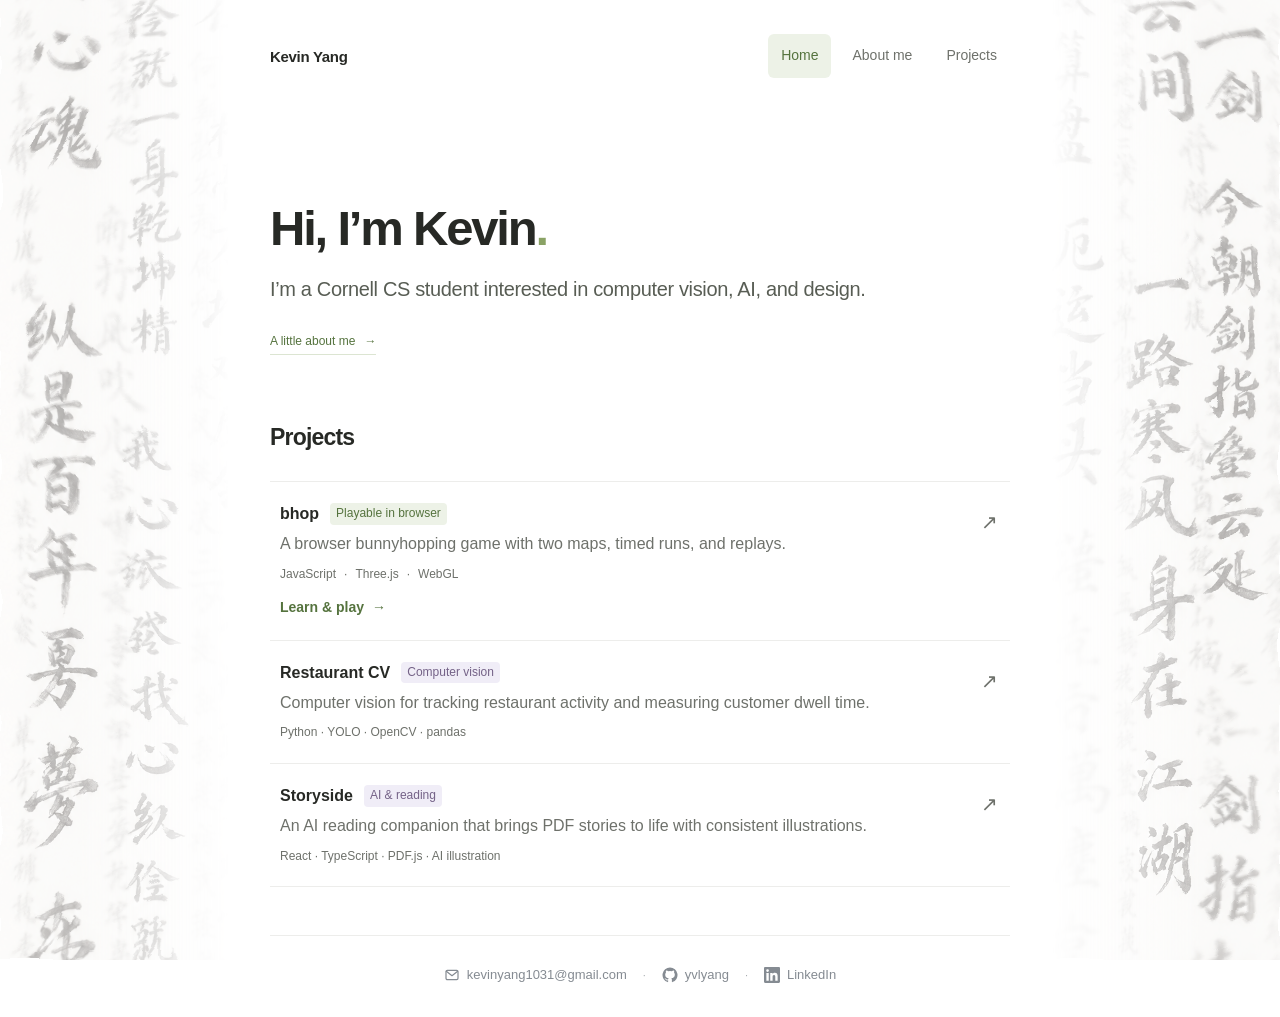
==== index.html @ 884f340b "Condense calligraphy margins and simplify projects heading" ====
<!doctype html>
<html lang="en">
<head>
  <meta charset="utf-8">
  <meta name="viewport" content="width=device-width, initial-scale=1">
  <meta name="theme-color" content="#ffffff">
  <title>Home — Kevin Yang</title>
  <meta name="description" content="Kevin Yang’s personal space for projects, reading, music, and things made for the web.">
  <meta property="og:title" content="Home — Kevin Yang">
  <meta property="og:description" content="Kevin Yang’s personal space for projects, reading, music, and things made for the web.">
  <meta property="og:image" content="https://yvlyang.com/assets/bhop-og.jpg">
  <meta property="og:url" content="https://yvlyang.com/">
  <link rel="icon" href="data:image/svg+xml,%3Csvg xmlns='http://www.w3.org/2000/svg' viewBox='0 0 64 64'%3E%3Crect width='64' height='64' rx='16' fill='%23edf3df'/%3E%3Ctext x='32' y='43' font-family='Arial' font-size='34' text-anchor='middle' fill='%232a3322'%3Ek%3C/text%3E%3C/svg%3E">
  <link rel="stylesheet" href="styles.css?v=b9b6c74c8063">
</head>
<body>
  <svg aria-hidden="true" focusable="false" style="position: absolute; width: 0; height: 0; overflow: hidden;">
    <defs>
      <filter id="calligraphy-warp" x="-10%" y="-10%" width="120%" height="120%" color-interpolation-filters="sRGB">
        <feTurbulence type="fractalNoise" baseFrequency="0.009 0.022" numOctaves="2" seed="8" result="ripple"/>
        <feDisplacementMap in="SourceGraphic" in2="ripple" scale="11" xChannelSelector="R" yChannelSelector="G"/>
      </filter>
    </defs>
  </svg>
  <a class="skip-link" href="#main">Skip to content</a>
  <div class="page" id="top">
    <header class="header">
      <a class="wordmark" href="index.html" aria-label="Kevin Yang, home">Kevin Yang</a>
      <nav aria-label="Main navigation">
        <a href="index.html" aria-current="page">Home</a>
        <a href="about/index.html">About me</a>
        <a href="projects/index.html">Projects</a>
      </nav>
    </header>

    <main id="main">
      <section class="intro" id="home" aria-labelledby="home-title">
        <h1 id="home-title">Hi, I’m Kevin<span class="hello-dot">.</span></h1>
        <p class="intro-copy">I’m a Cornell CS student interested in computer vision, AI, and design.</p>
        <a class="text-link intro-link" href="about/index.html">A little about me <span aria-hidden="true">→</span></a>
      </section>
      <section class="projects home-projects" aria-labelledby="projects-title">
        <div class="section-heading"><h2 id="projects-title">Projects</h2></div>
        <a class="project" href="projects/bhop/index.html">
          <div class="project-copy">
            <div class="project-title"><h3>bhop</h3><span class="tag tag-playable">Playable in browser</span></div>
            <p>A browser bunnyhopping game with two maps, timed runs, and replays.</p>
            <span class="project-meta">JavaScript <span aria-hidden="true">·</span> Three.js <span aria-hidden="true">·</span> WebGL</span>
            <span class="project-play">Learn &amp; play <span aria-hidden="true">→</span></span>
          </div>
          <span class="project-arrow" aria-hidden="true">↗</span>
        </a>
        <a class="project" href="https://github.com/yvlyang/restaurant-cv" target="_blank" rel="noopener">
          <div class="project-copy">
            <div class="project-title"><h3>Restaurant CV</h3><span class="tag">Computer vision</span></div>
            <p>Computer vision for tracking restaurant activity and measuring customer dwell time.</p>
            <span class="project-meta">Python · YOLO · OpenCV · pandas</span>
          </div><span class="project-arrow" aria-hidden="true">↗</span>
        </a>
        <a class="project" href="https://github.com/yvlyang/storyside" target="_blank" rel="noopener">
          <div class="project-copy">
            <div class="project-title"><h3>Storyside</h3><span class="tag">AI &amp; reading</span></div>
            <p>An AI reading companion that brings PDF stories to life with consistent illustrations.</p>
            <span class="project-meta">React · TypeScript · PDF.js · AI illustration</span>
          </div><span class="project-arrow" aria-hidden="true">↗</span>
        </a>
      </section>
    </main>

    <footer class="footer footer-contacts" aria-label="Contact links">
      <a class="contact-link" href="mailto:kevinyang1031@gmail.com"><svg aria-hidden="true" viewBox="0 0 24 24" fill="none" stroke="currentColor" stroke-width="1.8" stroke-linecap="round" stroke-linejoin="round"><rect x="3" y="5" width="18" height="14" rx="2"/><path d="m3.5 6.5 8.5 6.5 8.5-6.5"/></svg>kevinyang1031@gmail.com</a>
      <span class="contact-divider" aria-hidden="true">·</span>
      <a class="contact-link" aria-label="GitHub: yvlyang" href="https://github.com/yvlyang"><svg aria-hidden="true" viewBox="0 0 24 24" fill="currentColor"><path d="M12 .75a11.25 11.25 0 0 0-3.56 21.92c.56.1.77-.24.77-.54v-2.1c-3.13.68-3.79-1.33-3.79-1.33-.51-1.3-1.25-1.64-1.25-1.64-1.02-.7.08-.69.08-.69 1.13.08 1.73 1.16 1.73 1.16 1 1.72 2.63 1.22 3.27.93.1-.73.39-1.22.71-1.5-2.5-.28-5.13-1.25-5.13-5.57 0-1.23.44-2.23 1.16-3.02-.12-.29-.5-1.43.11-2.98 0 0 .95-.3 3.1 1.15a10.8 10.8 0 0 1 5.64 0c2.15-1.46 3.1-1.15 3.1-1.15.61 1.55.23 2.69.11 2.98.72.79 1.16 1.79 1.16 3.02 0 4.33-2.64 5.28-5.15 5.56.4.35.76 1.03.76 2.08v3.1c0 .3.2.65.77.54A11.25 11.25 0 0 0 12 .75Z"/></svg>yvlyang</a>
      <span class="contact-divider" aria-hidden="true">·</span>
      <a class="contact-link" aria-label="Kevin Yang on LinkedIn" href="https://www.linkedin.com/in/yvlyang"><svg aria-hidden="true" viewBox="0 0 24 24" fill="currentColor"><path d="M20.45 20.45h-3.55v-5.57c0-1.33-.03-3.04-1.85-3.04-1.86 0-2.14 1.45-2.14 2.94v5.67H9.36V9h3.41v1.56h.05c.48-.9 1.64-1.85 3.37-1.85 3.6 0 4.27 2.37 4.27 5.46v6.28ZM5.34 7.43a2.06 2.06 0 1 1 0-4.12 2.06 2.06 0 0 1 0 4.12ZM7.12 20.45H3.56V9h3.56v11.45ZM22.22 0H1.77C.79 0 0 .77 0 1.73v20.54C0 23.23.79 24 1.77 24h20.45c.98 0 1.78-.77 1.78-1.73V1.73C24 .77 23.2 0 22.22 0Z"/></svg>LinkedIn</a>
    </footer>
  </div>
</body>
</html>
---- styles.css ----
:root {
  color-scheme: light;
  --background: #fff;
  --text: #272925;
  --muted: #6e716b;
  --line: #ededeb;
  --green: #55733e;
}
* { box-sizing: border-box; }
html { scroll-behavior: smooth; scroll-padding-top: 32px; }
body {
  margin: 0;
  background: var(--background);
  color: var(--text);
  font: 14px/1.65 -apple-system, BlinkMacSystemFont, "Segoe UI", Helvetica, Arial, sans-serif;
  -webkit-font-smoothing: antialiased;
}
::selection { background: #e8efd9; color: #272925; }
a { color: inherit; text-decoration: none; }
a:focus-visible, summary:focus-visible { outline: 2px solid var(--green); outline-offset: 6px; border-radius: 3px; }
a, summary { -webkit-tap-highlight-color: #e8efd9; }
svg { display: block; width: 22px; height: 22px; }
p, h1, h2, h3 { margin: 0; }
.page { width: min(740px, calc(100% - 64px)); min-height: 100vh; min-height: 100svh; margin-inline: auto; display: flex; flex-direction: column; }
main { flex: 1; }
.skip-link { position: fixed; top: 12px; left: 12px; padding: 8px 16px; background: #edf3df; z-index: 10; transform: translateY(-160%); }
.skip-link:focus { transform: translateY(0); }
.header { min-height: 112px; display: flex; flex-wrap: wrap; align-items: center; justify-content: space-between; gap: 12px; padding-block: 20px; }
.wordmark { font-size: 15px; font-weight: 600; letter-spacing: -.3px; line-height: 1; padding-block: 10px; }
.wordmark span { color: #7c975c; }
nav { display: flex; flex-wrap: wrap; gap: 8px; }
nav a { font-size: 14px; color: var(--muted); padding: 10px 13px; border-radius: 6px; transition: color 160ms, background 160ms; }
nav a[aria-current="page"] { background: #edf2e7; color: var(--green); }
nav a:hover { color: var(--text); background: #f5f6f3; }
.intro { padding: 68px 0 64px; }
.eyebrow { color: var(--green); font-size: 14px; font-weight: 500; }
h1 { margin: 21px 0 18px; font-size: clamp(38px, 6vw, 49px); line-height: 1.13; letter-spacing: -2.2px; font-weight: 550; }
.hello-dot { color: #8aa265; }
.intro-copy { font-size: 20px; line-height: 1.55; color: #585d54; letter-spacing: -.35px; }
.intro-note { max-width: 470px; margin-top: 19px; color: var(--muted); font-size: 16px; }
.text-link { display: inline-flex; align-items: center; gap: 9px; font-size: 12px; transition: color 160ms; }
.text-link:hover { color: var(--green); }
.intro-link { margin-top: 27px; color: var(--green); padding-bottom: 2px; border-bottom: 1px solid #dce5d2; }
.section { padding: 68px 0 64px; }
.section-heading h1 { margin: 0; }
.section-heading { display: flex; align-items: baseline; justify-content: space-between; gap: 16px; margin-bottom: 24px; }
h2 { font-size: 28px; font-weight: 550; letter-spacing: -.8px; }
.section-caption { font-size: 12px; color: var(--muted); }
.project { display: flex; align-items: center; gap: 22px; padding: 9px; margin: -9px; border-radius: 8px; transition: background 180ms; }
.project:hover { background: #f8f9f6; }
.project-art { flex: 0 0 114px; height: 91px; border-radius: 5px; overflow: hidden; background: #eeeae3; }
.project-art img { width: 100%; height: 100%; object-fit: cover; display: block; }
.project-copy { flex: 1; min-width: 0; }
.project-title { display: flex; align-items: center; gap: 11px; margin-bottom: 5px; }
.project-title h2 { font-size: 16px; line-height: 1.5; font-weight: 550; letter-spacing: 0; }
.tag { background: #f0edf7; color: #746287; border-radius: 4px; font-size: 12px; padding: 1px 6px; }
.project-copy p { max-width: 420px; font-size: 16px; line-height: 1.6; color: var(--muted); }
.project-meta { display: flex; flex-wrap: wrap; gap: 8px; margin-top: 8px; color: var(--muted); font-size: 12px; }
.project-arrow { align-self: flex-start; margin: 4px 2px 0 0; color: var(--muted); font-size: 20px; transition: transform 180ms; }
.project:hover .project-arrow { transform: translate(2px, -2px); }
.project-footnote { margin-top: 22px; display: flex; align-items: baseline; justify-content: space-between; gap: 12px; color: var(--muted); }
.project-footnote p, .project-footnote a { font-size: 12px; }
.about-block { margin-top: 32px; }
.about-block + .about-block { padding-top: 28px; border-top: 1px solid var(--line); }
.about-block h2 { margin-bottom: 12px; font-size: 16px; font-weight: 550; letter-spacing: 0; }
.about-block p { max-width: 660px; font-size: 16px; line-height: 1.8; color: var(--muted); }
.about-block p + p { margin-top: 16px; }
.skills-list { display: grid; gap: 23px; margin: 22px 0 0; }
.skill-group { --skill-bg: #f5f2fa; --skill-color: #665581; --skill-border: #ebe5f3; display: grid; gap: 10px; }
.skill-group.frameworks { --skill-bg: #f0f5fb; --skill-color: #486582; --skill-border: #e0eaf5; }
.skill-group.databases { --skill-bg: #f1f5eb; --skill-color: #55733e; --skill-border: #e3ebd9; }
.skills-list dt { font-size: 14px; font-weight: 500; color: var(--muted); }
.skills-list dd { margin: 0; min-width: 0; }
.skill-tags { display: flex; flex-wrap: wrap; gap: 8px; padding: 0; margin: 0; list-style: none; }
.skill-tags li { padding: 6px 12px; border: 1px solid var(--skill-border); border-radius: 6px; background: var(--skill-bg); color: var(--skill-color); font-size: 14px; line-height: 1.5; }
.projects-cta { display: inline-flex; align-items: center; gap: 26px; min-height: 44px; margin-top: 28px; padding: 10px 15px; border: 1px solid #dce5d2; border-radius: 6px; color: var(--green); font-size: 14px; font-weight: 500; transition: background 160ms, border-color 160ms; }
.projects-cta span { transition: transform 160ms; }
.projects-cta:hover { background: #edf2e7; border-color: #bdcea9; }
.projects-cta:hover span { transform: translateX(3px); }
.about-interests { display: grid; grid-template-columns: 1fr 1fr; gap: 24px; margin-top: 43px; }
.interest-row { display: flex; align-items: center; gap: 13px; min-width: 0; }
.interest-copy h2 { font-size: 14px; font-weight: 500; letter-spacing: 0; }
.interest-copy { flex: 1; }
.interest-copy p { font-size: 12px; color: var(--muted); margin-top: 3px; }
.contact { padding-bottom: 53px; }
.contact .section-heading { margin-bottom: 17px; }
.contact > p { color: var(--muted); font-size: 16px; }
.contact-links { display: flex; flex-direction: column; align-items: flex-start; gap: 6px; margin-top: 18px; }
.contact-link { display: inline-flex; gap: 8px; align-items: center; font-size: 14px; padding: 5px 0; }
.contact-link svg { width: 15px; height: 15px; }
.contact-link span { margin-left: 7px; color: var(--muted); }
.contact-link:hover { color: var(--green); }
.footer { border-top: 1px solid var(--line); padding: 25px 0 18px; display: flex; justify-content: space-between; gap: 16px; color: var(--muted); font-size: 11px; }
.footer a { padding-block: 4px; margin-top: -4px; }
.footer a:hover { color: var(--green); }
.footer a span { margin-left: 10px; }
.credits { padding-bottom: 32px; font-size: 12px; color: var(--muted); }
.credits summary { width: fit-content; cursor: pointer; }
.credits p { margin-top: 10px; max-width: 550px; }
.credits a { text-decoration: underline; text-underline-offset: 3px; }
@media (max-width: 600px) {
  .page { width: calc(100% - 40px); }
  .header { min-height: 86px; }
  nav { gap: 3px; }
  nav a { font-size: 13px; padding: 10px 7px; }
  .intro { padding: 48px 0; }
  .section { padding: 48px 0; }
  .section-heading { align-items: flex-start; flex-direction: column; gap: 10px; }
  h2 { font-size: 25px; }
  .intro-copy { font-size: 18px; }
  .intro-note { max-width: 290px; }
  .section-caption { font-size: 12px; }
  .project { gap: 15px; }
  .project-art { flex-basis: 78px; height: 86px; }
  .project-title { gap: 7px; flex-wrap: wrap; }
  .project-copy p { font-size: 14px; }
  .project-arrow { font-size: 17px; }
  .about-interests { grid-template-columns: 1fr; gap: 19px; margin-top: 34px; }
  .footer { font-size: 12px; }
}
@media (max-width: 360px) {
  nav { gap: 1px; }
  nav a { padding-inline: 7px; }
  .section-caption { max-width: 140px; text-align: left; }
  .project-art { flex-basis: 62px; height: 78px; }
  .project { gap: 11px; }
  .project-arrow { display: none; }
}
@media (prefers-reduced-motion: reduce) {
  html { scroll-behavior: auto; }
  *, *::before, *::after { transition: none !important; }
}

/* Personal updates */
.reading-cover { width: 58px; height: auto; flex: 0 0 58px; border-radius: 5px; display: block; }
.reading-title, .reading-progress { display: block; }
.reading-title { color: var(--text); font-size: 14px; }
.reading-progress { margin-top: 3px; }
[hidden] { display: none !important; }

.tutorial-note { margin-top: 12px; color: var(--muted); font-size: 12px; }
.tutorial-cover { display: block; width: 100%; height: auto; margin-top: 32px; border-radius: 8px; }
.controls { margin: 0; }
.controls div { display: grid; grid-template-columns: 160px 1fr; padding: 10px 0; border-bottom: 1px solid var(--line); gap: 16px; }
.controls dt { font-weight: 500; }
.controls dd { margin: 0; color: var(--muted); }
@media (max-width: 420px) { .controls div { grid-template-columns: 120px 1fr; } }

.projects .project { margin: 0; padding: 26px 10px; gap: 22px; border-bottom: 1px solid var(--line); border-radius: 0; }
.projects .project-copy p { max-width: 630px; }
.projects .project:first-of-type { border-top: 1px solid var(--line); }

.tag-playable { color: var(--green); background: #edf2e7; }
.project-play { display: inline-flex; align-items: center; gap: 8px; margin-top: 12px; color: var(--green); font-size: 14px; font-weight: 600; }

/* Airy calligraphy margins; the reading column stays clear. */
body::before, body::after {
  content: "";
  position: fixed;
  top: -60px;
  bottom: -60px;
  width: max(0px, calc((100vw - 820px) / 2));
  pointer-events: none;
  z-index: 0;
  background: url("assets/calligraphy-sides.png") left center / auto 100% no-repeat;
  opacity: .58;
  filter: url("#calligraphy-warp");
  mask-image: linear-gradient(to right, #000 0%, #000 35%, transparent 100%);
  -webkit-mask-image: linear-gradient(to right, #000 0%, #000 35%, transparent 100%);
  animation: calligraphy-drift 21s ease-in-out infinite alternate;
}
body::before { left: 0; }
body::after {
  right: 0;
  background-position: right center;
  mask-image: linear-gradient(to left, #000 0%, #000 35%, transparent 100%);
  -webkit-mask-image: linear-gradient(to left, #000 0%, #000 35%, transparent 100%);
  animation-duration: 25s;
  animation-delay: -12s;
  animation-direction: alternate-reverse;
}
.page { position: relative; z-index: 1; }
@keyframes calligraphy-drift {
  from { transform: translateY(-28px) skewY(-1deg) scaleX(1.02); }
  to { transform: translateY(28px) skewY(1deg) scaleX(1.04); }
}
@media (max-width: 900px) { body::before, body::after { display: none; } }
@media (prefers-reduced-motion: reduce) { body::before, body::after { animation: none; } }

.footer-contacts { justify-content: center; align-items: center; flex-wrap: wrap; gap: 10px 16px; padding: 25px 0 28px; color: #858b92; }
.footer-contacts .contact-link { display: inline-flex; align-items: center; gap: 7px; margin: 0; padding: 4px 0; font-size: 13px; line-height: 1.5; }
.footer-contacts .contact-link svg { width: 16px; height: 16px; flex-shrink: 0; }
.contact-divider { color: #a8acb0; }
@media (max-width: 480px) {
  .footer-contacts { gap: 8px 14px; }
  .footer-contacts .contact-link:first-child { flex-basis: 100%; justify-content: center; }
  .footer-contacts .contact-divider:nth-child(2) { display: none; }
}

.home-projects { padding: 0 0 48px; }
.home-projects .section-heading { align-items: center; }
.home-projects .section-heading h2 { font-size: 23px; }
.home-projects .project-title h3 { font-size: 16px; line-height: 1.5; font-weight: 550; letter-spacing: 0; }
.home-projects .project { padding-block: 20px; }
.about-block .site-note { font-size: 14px; color: #7b8075; }
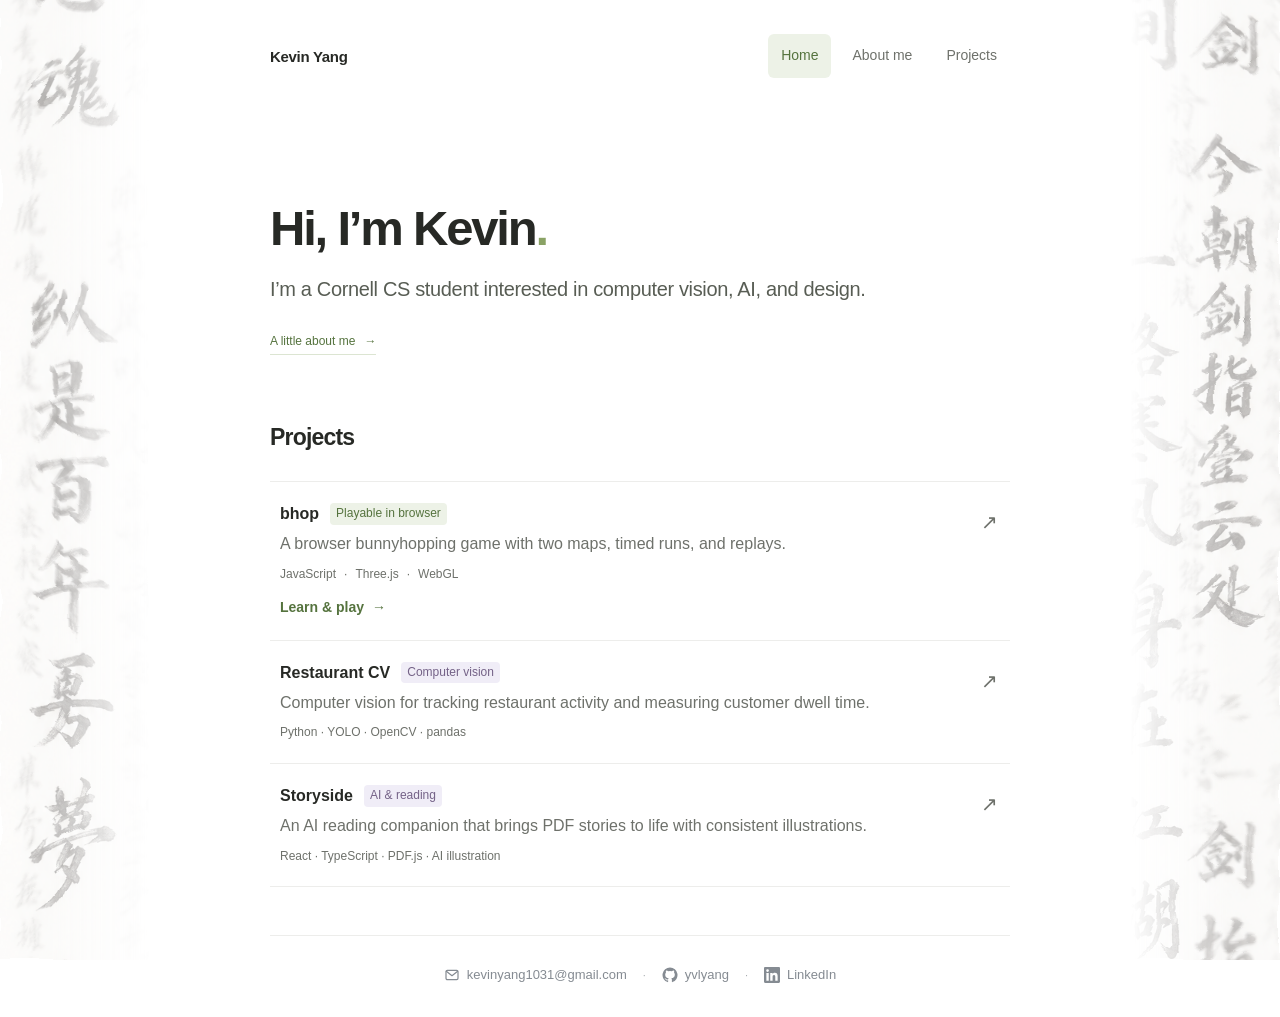
==== commit 500c05ad: "Narrow calligraphy margins to widen white center" ====
--- a/index.html
+++ b/index.html
@@ -11,7 +11,7 @@
   <meta property="og:image" content="https://yvlyang.com/assets/bhop-og.jpg">
   <meta property="og:url" content="https://yvlyang.com/">
   <link rel="icon" href="data:image/svg+xml,%3Csvg xmlns='http://www.w3.org/2000/svg' viewBox='0 0 64 64'%3E%3Crect width='64' height='64' rx='16' fill='%23edf3df'/%3E%3Ctext x='32' y='43' font-family='Arial' font-size='34' text-anchor='middle' fill='%232a3322'%3Ek%3C/text%3E%3C/svg%3E">
-  <link rel="stylesheet" href="styles.css?v=b9b6c74c8063">
+  <link rel="stylesheet" href="styles.css?v=048d2b663dc3">
 </head>
 <body>
   <svg aria-hidden="true" focusable="false" style="position: absolute; width: 0; height: 0; overflow: hidden;">
--- a/styles.css
+++ b/styles.css
@@ -159,10 +159,10 @@
   position: fixed;
   top: -60px;
   bottom: -60px;
-  width: max(0px, calc((100vw - 820px) / 2));
+  width: max(0px, calc((100vw - 980px) / 2));
   pointer-events: none;
   z-index: 0;
-  background: url("assets/calligraphy-sides.png") left center / auto 100% no-repeat;
+  background: url("assets/calligraphy-sides.png") left center / auto 115% no-repeat;
   opacity: .58;
   filter: url("#calligraphy-warp");
   mask-image: linear-gradient(to right, #000 0%, #000 35%, transparent 100%);
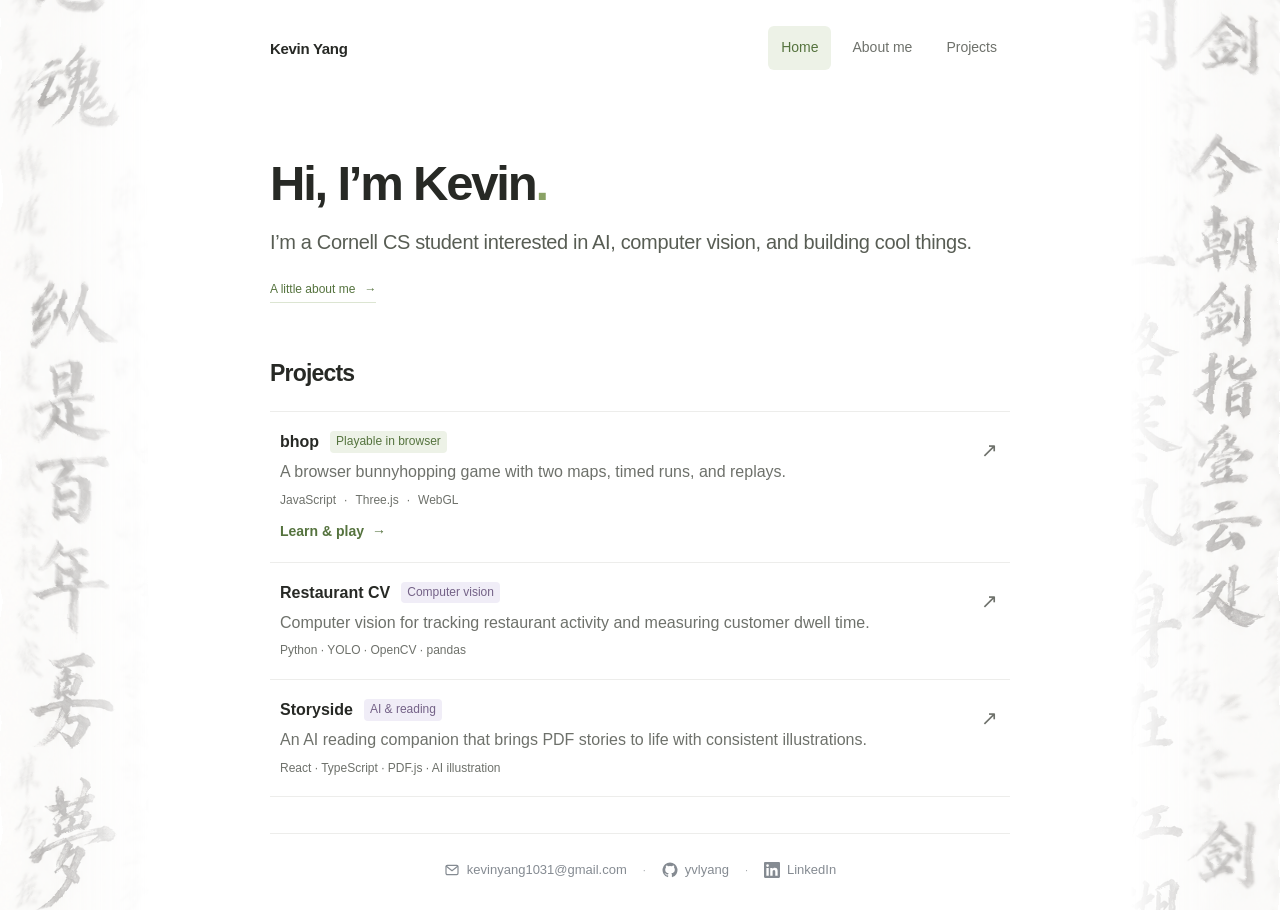
==== commit a6db8467: "Update home tagline" ====
--- a/index.html
+++ b/index.html
@@ -36,7 +36,7 @@
     <main id="main">
       <section class="intro" id="home" aria-labelledby="home-title">
         <h1 id="home-title">Hi, I’m Kevin<span class="hello-dot">.</span></h1>
-        <p class="intro-copy">I’m a Cornell CS student interested in computer vision, AI, and design.</p>
+        <p class="intro-copy">I’m a Cornell CS student interested in AI, computer vision, and building cool things.</p>
         <a class="text-link intro-link" href="about/index.html">A little about me <span aria-hidden="true">→</span></a>
       </section>
       <section class="projects home-projects" aria-labelledby="projects-title">
--- a/styles.css
+++ b/styles.css
@@ -203,3 +203,20 @@
 .home-projects .project-title h3 { font-size: 16px; line-height: 1.5; font-weight: 550; letter-spacing: 0; }
 .home-projects .project { padding-block: 20px; }
 .about-block .site-note { font-size: 14px; color: #7b8075; }
+/* Shared page rhythm: every page title starts at the same height. */
+.header { min-height: 96px; padding-block: 16px; }
+.intro, .section { padding-top: 60px; }
+.intro { padding-bottom: 52px; }
+.intro h1 { margin: 0 0 16px; }
+.intro-link { margin-top: 22px; }
+.home-projects { padding-bottom: 36px; }
+.home-projects .section-heading { margin-bottom: 18px; }
+.home-projects .project { padding-block: 18px; }
+.home-projects .project-meta { margin-top: 6px; }
+.home-projects .project-play { margin-top: 10px; }
+.footer-contacts { padding: 22px 0 26px; }
+@media (max-width: 600px) {
+  .header { min-height: 86px; }
+  .intro, .section { padding-top: 44px; }
+  .intro { padding-bottom: 40px; }
+}
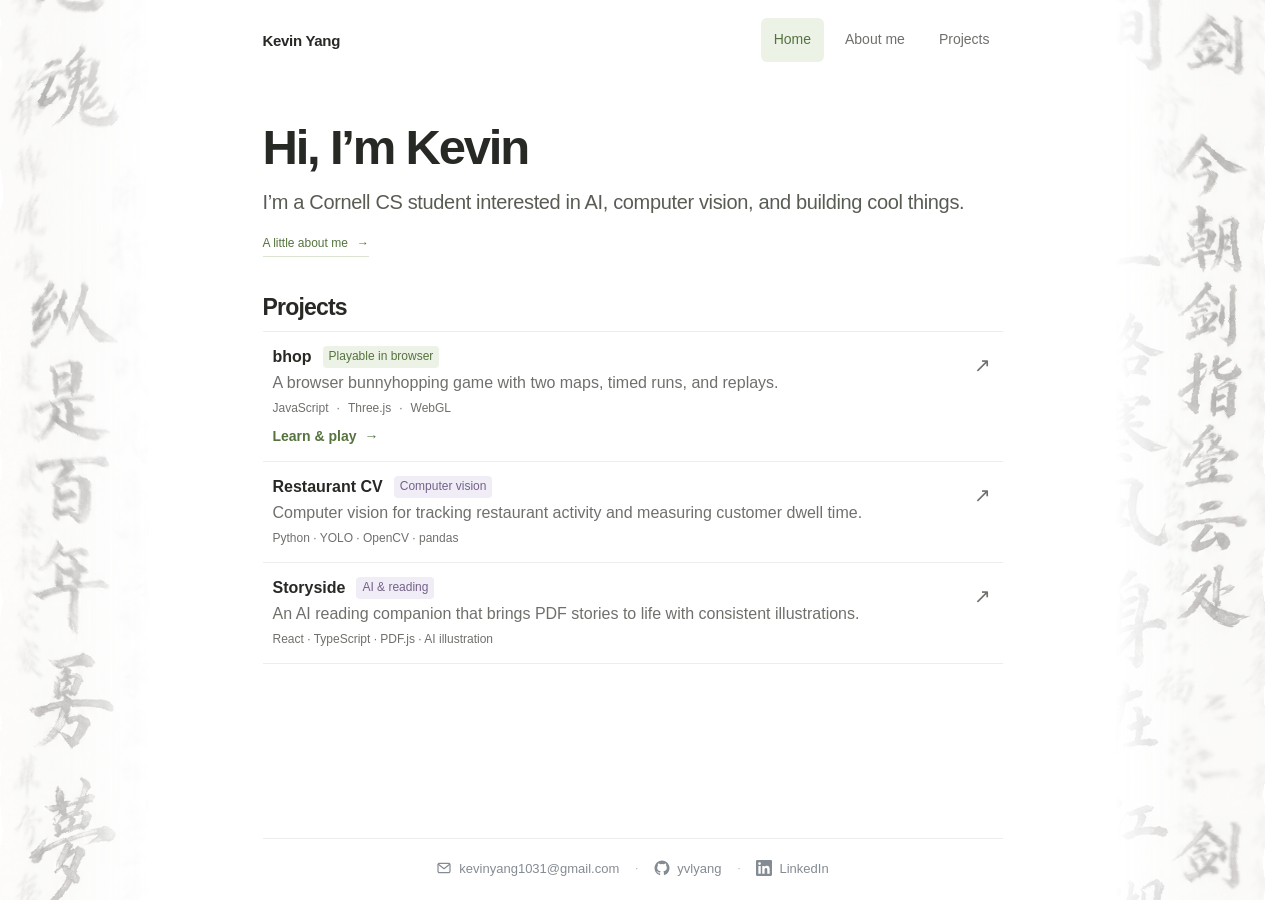
==== commit 21d4c65d: "Align page titles, compact home, shorten tab titles Remove title periods, reserve scrollbar space so" ====
--- a/index.html
+++ b/index.html
@@ -4,14 +4,14 @@
   <meta charset="utf-8">
   <meta name="viewport" content="width=device-width, initial-scale=1">
   <meta name="theme-color" content="#ffffff">
-  <title>Home — Kevin Yang</title>
+  <title>Home</title>
   <meta name="description" content="Kevin Yang’s personal space for projects, reading, music, and things made for the web.">
-  <meta property="og:title" content="Home — Kevin Yang">
+  <meta property="og:title" content="Home">
   <meta property="og:description" content="Kevin Yang’s personal space for projects, reading, music, and things made for the web.">
   <meta property="og:image" content="https://yvlyang.com/assets/bhop-og.jpg">
   <meta property="og:url" content="https://yvlyang.com/">
   <link rel="icon" href="data:image/svg+xml,%3Csvg xmlns='http://www.w3.org/2000/svg' viewBox='0 0 64 64'%3E%3Crect width='64' height='64' rx='16' fill='%23edf3df'/%3E%3Ctext x='32' y='43' font-family='Arial' font-size='34' text-anchor='middle' fill='%232a3322'%3Ek%3C/text%3E%3C/svg%3E">
-  <link rel="stylesheet" href="styles.css?v=048d2b663dc3">
+  <link rel="stylesheet" href="styles.css?v=8db968c532fc">
 </head>
 <body>
   <svg aria-hidden="true" focusable="false" style="position: absolute; width: 0; height: 0; overflow: hidden;">
@@ -35,7 +35,7 @@
 
     <main id="main">
       <section class="intro" id="home" aria-labelledby="home-title">
-        <h1 id="home-title">Hi, I’m Kevin<span class="hello-dot">.</span></h1>
+        <h1 id="home-title">Hi, I’m Kevin</h1>
         <p class="intro-copy">I’m a Cornell CS student interested in AI, computer vision, and building cool things.</p>
         <a class="text-link intro-link" href="about/index.html">A little about me <span aria-hidden="true">→</span></a>
       </section>
--- a/styles.css
+++ b/styles.css
@@ -7,7 +7,7 @@
   --green: #55733e;
 }
 * { box-sizing: border-box; }
-html { scroll-behavior: smooth; scroll-padding-top: 32px; }
+html { scroll-behavior: smooth; scroll-padding-top: 32px; scrollbar-gutter: stable; }
 body {
   margin: 0;
   background: var(--background);
@@ -35,7 +35,6 @@
 .intro { padding: 68px 0 64px; }
 .eyebrow { color: var(--green); font-size: 14px; font-weight: 500; }
 h1 { margin: 21px 0 18px; font-size: clamp(38px, 6vw, 49px); line-height: 1.13; letter-spacing: -2.2px; font-weight: 550; }
-.hello-dot { color: #8aa265; }
 .intro-copy { font-size: 20px; line-height: 1.55; color: #585d54; letter-spacing: -.35px; }
 .intro-note { max-width: 470px; margin-top: 19px; color: var(--muted); font-size: 16px; }
 .text-link { display: inline-flex; align-items: center; gap: 9px; font-size: 12px; transition: color 160ms; }
@@ -204,19 +203,25 @@
 .home-projects .project { padding-block: 20px; }
 .about-block .site-note { font-size: 14px; color: #7b8075; }
 /* Shared page rhythm: every page title starts at the same height. */
-.header { min-height: 96px; padding-block: 16px; }
-.intro, .section { padding-top: 60px; }
-.intro { padding-bottom: 52px; }
-.intro h1 { margin: 0 0 16px; }
-.intro-link { margin-top: 22px; }
-.home-projects { padding-bottom: 36px; }
-.home-projects .section-heading { margin-bottom: 18px; }
-.home-projects .project { padding-block: 18px; }
-.home-projects .project-meta { margin-top: 6px; }
-.home-projects .project-play { margin-top: 10px; }
-.footer-contacts { padding: 22px 0 26px; }
+.header { min-height: 80px; padding-block: 0; }
+.intro, .section { padding-top: 40px; }
+.intro { padding-bottom: 36px; }
+.intro h1 { margin: 0 0 12px; }
+.intro-link { margin-top: 16px; }
+/* Home is compact so the contact links show without scrolling. */
+.home-projects { padding-bottom: 16px; }
+.home-projects .section-heading { margin-bottom: 8px; }
+.home-projects .section-heading h2 { line-height: 1.3; }
+.home-projects .project { padding-block: 13px; }
+.home-projects .project-title { margin-bottom: 2px; }
+.home-projects .project-copy p { line-height: 1.5; }
+.home-projects .project-meta { margin-top: 4px; }
+.home-projects .project-play { margin-top: 6px; }
+.footer-contacts { padding: 16px 0 18px; }
 @media (max-width: 600px) {
-  .header { min-height: 86px; }
-  .intro, .section { padding-top: 44px; }
-  .intro { padding-bottom: 40px; }
-}
+  .header { min-height: 72px; }
+  .intro, .section { padding-top: 32px; }
+  .intro { padding-bottom: 28px; }
+  .home-projects .section-heading { align-items: flex-start; }
+  .home-projects .project { padding-block: 12px; }
+}
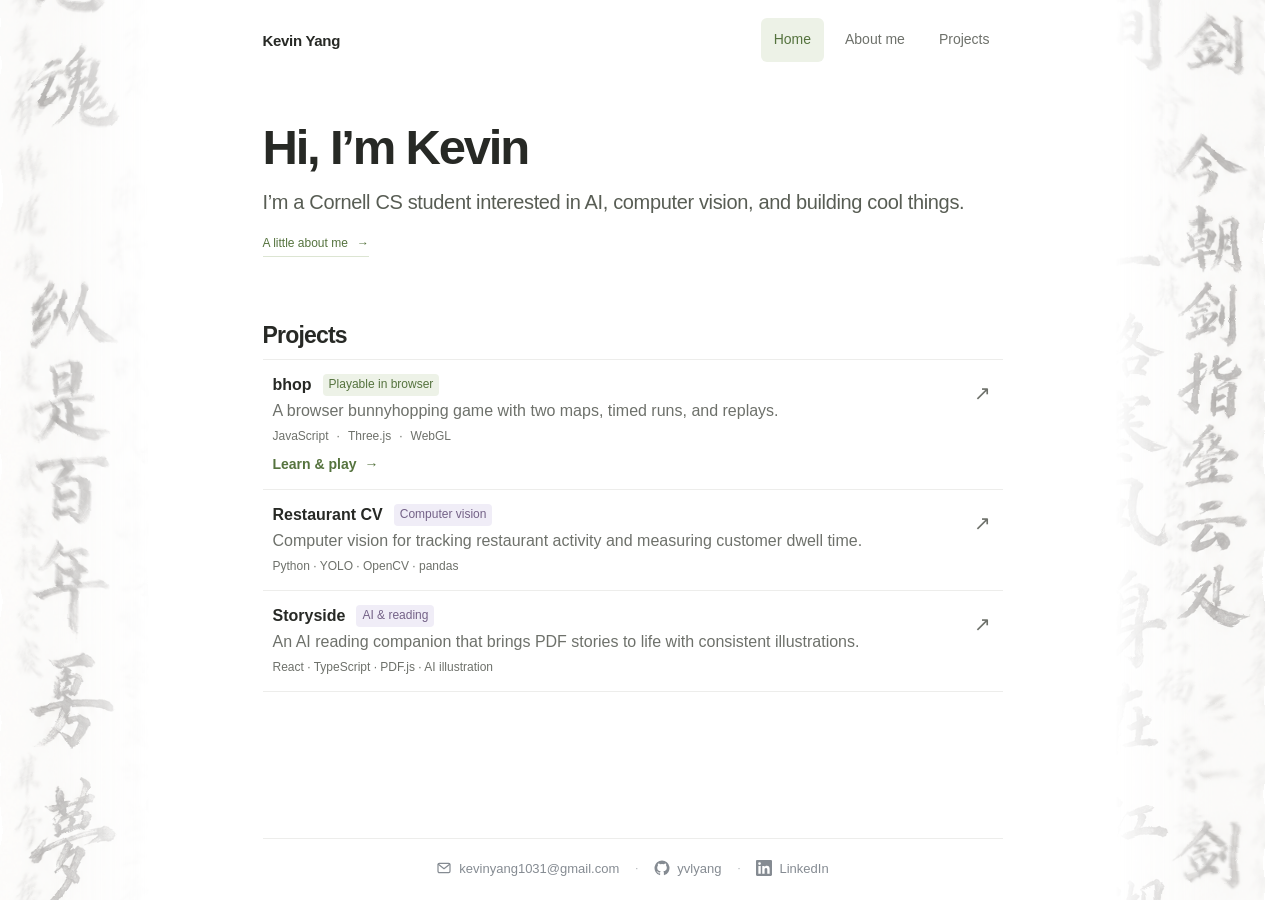
==== commit 7e2f8609: "Let home projects sit lower when the window has room The gap above projects grows into spare viewpor" ====
--- a/index.html
+++ b/index.html
@@ -11,7 +11,7 @@
   <meta property="og:image" content="https://yvlyang.com/assets/bhop-og.jpg">
   <meta property="og:url" content="https://yvlyang.com/">
   <link rel="icon" href="data:image/svg+xml,%3Csvg xmlns='http://www.w3.org/2000/svg' viewBox='0 0 64 64'%3E%3Crect width='64' height='64' rx='16' fill='%23edf3df'/%3E%3Ctext x='32' y='43' font-family='Arial' font-size='34' text-anchor='middle' fill='%232a3322'%3Ek%3C/text%3E%3C/svg%3E">
-  <link rel="stylesheet" href="styles.css?v=8db968c532fc">
+  <link rel="stylesheet" href="styles.css?v=b2efc769efca">
 </head>
 <body>
   <svg aria-hidden="true" focusable="false" style="position: absolute; width: 0; height: 0; overflow: hidden;">
--- a/styles.css
+++ b/styles.css
@@ -205,7 +205,8 @@
 /* Shared page rhythm: every page title starts at the same height. */
 .header { min-height: 80px; padding-block: 0; }
 .intro, .section { padding-top: 40px; }
-.intro { padding-bottom: 36px; }
+/* Grow the gap above home projects into spare height without pushing the footer off screen. */
+.intro { padding-bottom: clamp(36px, calc(100vh - 708px), 64px); padding-bottom: clamp(36px, calc(100svh - 708px), 64px); }
 .intro h1 { margin: 0 0 12px; }
 .intro-link { margin-top: 16px; }
 /* Home is compact so the contact links show without scrolling. */
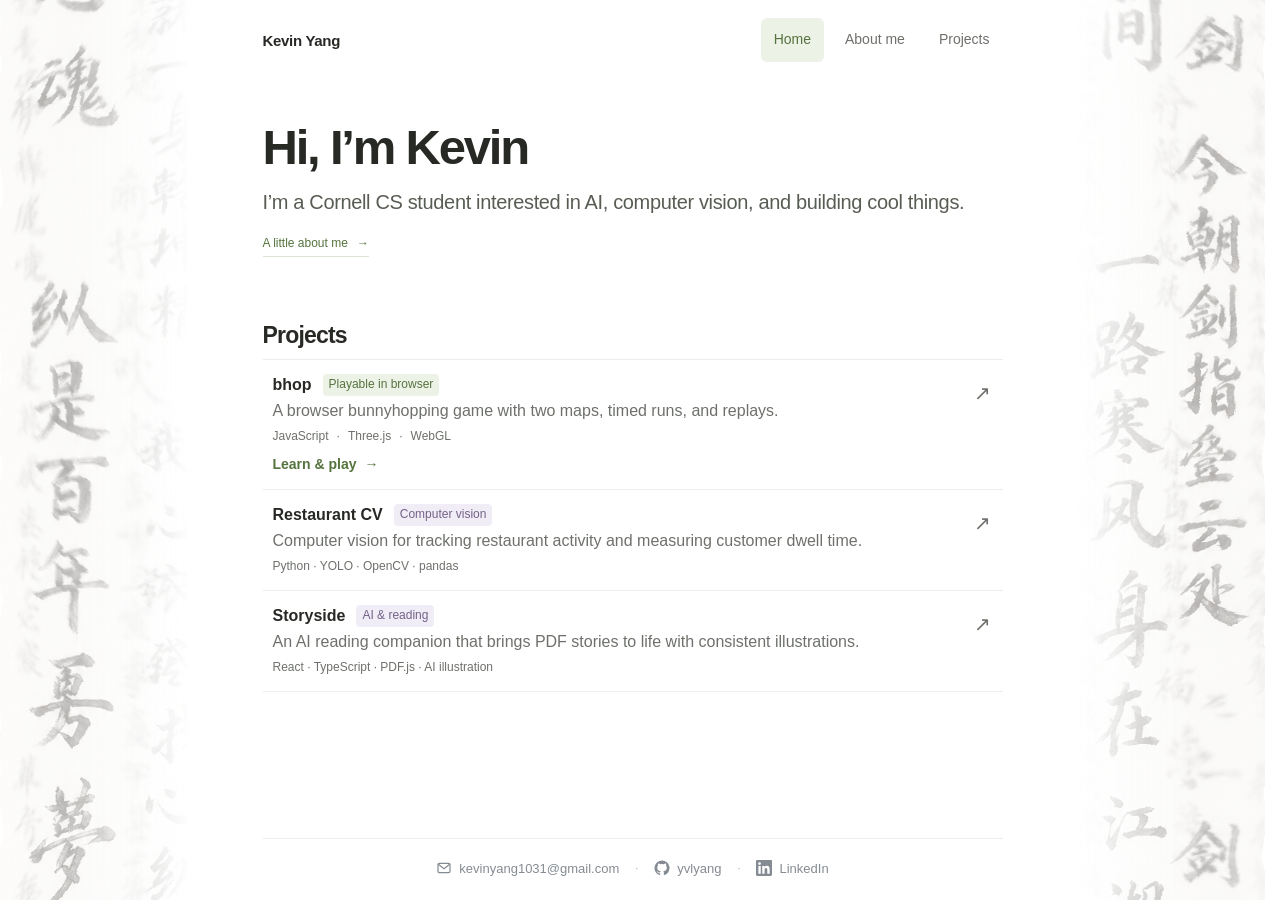
==== commit f2c0c447: "Slightly widen and speed up calligraphy margins" ====
--- a/index.html
+++ b/index.html
@@ -11,7 +11,7 @@
   <meta property="og:image" content="https://yvlyang.com/assets/bhop-og.jpg">
   <meta property="og:url" content="https://yvlyang.com/">
   <link rel="icon" href="data:image/svg+xml,%3Csvg xmlns='http://www.w3.org/2000/svg' viewBox='0 0 64 64'%3E%3Crect width='64' height='64' rx='16' fill='%23edf3df'/%3E%3Ctext x='32' y='43' font-family='Arial' font-size='34' text-anchor='middle' fill='%232a3322'%3Ek%3C/text%3E%3C/svg%3E">
-  <link rel="stylesheet" href="styles.css?v=b2efc769efca">
+  <link rel="stylesheet" href="styles.css?v=1b99f28cad50">
 </head>
 <body>
   <svg aria-hidden="true" focusable="false" style="position: absolute; width: 0; height: 0; overflow: hidden;">
--- a/styles.css
+++ b/styles.css
@@ -158,7 +158,7 @@
   position: fixed;
   top: -60px;
   bottom: -60px;
-  width: max(0px, calc((100vw - 980px) / 2));
+  width: max(0px, calc((100vw - 900px) / 2));
   pointer-events: none;
   z-index: 0;
   background: url("assets/calligraphy-sides.png") left center / auto 115% no-repeat;
@@ -166,7 +166,7 @@
   filter: url("#calligraphy-warp");
   mask-image: linear-gradient(to right, #000 0%, #000 35%, transparent 100%);
   -webkit-mask-image: linear-gradient(to right, #000 0%, #000 35%, transparent 100%);
-  animation: calligraphy-drift 21s ease-in-out infinite alternate;
+  animation: calligraphy-drift 18s ease-in-out infinite alternate;
 }
 body::before { left: 0; }
 body::after {
@@ -174,7 +174,7 @@
   background-position: right center;
   mask-image: linear-gradient(to left, #000 0%, #000 35%, transparent 100%);
   -webkit-mask-image: linear-gradient(to left, #000 0%, #000 35%, transparent 100%);
-  animation-duration: 25s;
+  animation-duration: 21s;
   animation-delay: -12s;
   animation-direction: alternate-reverse;
 }
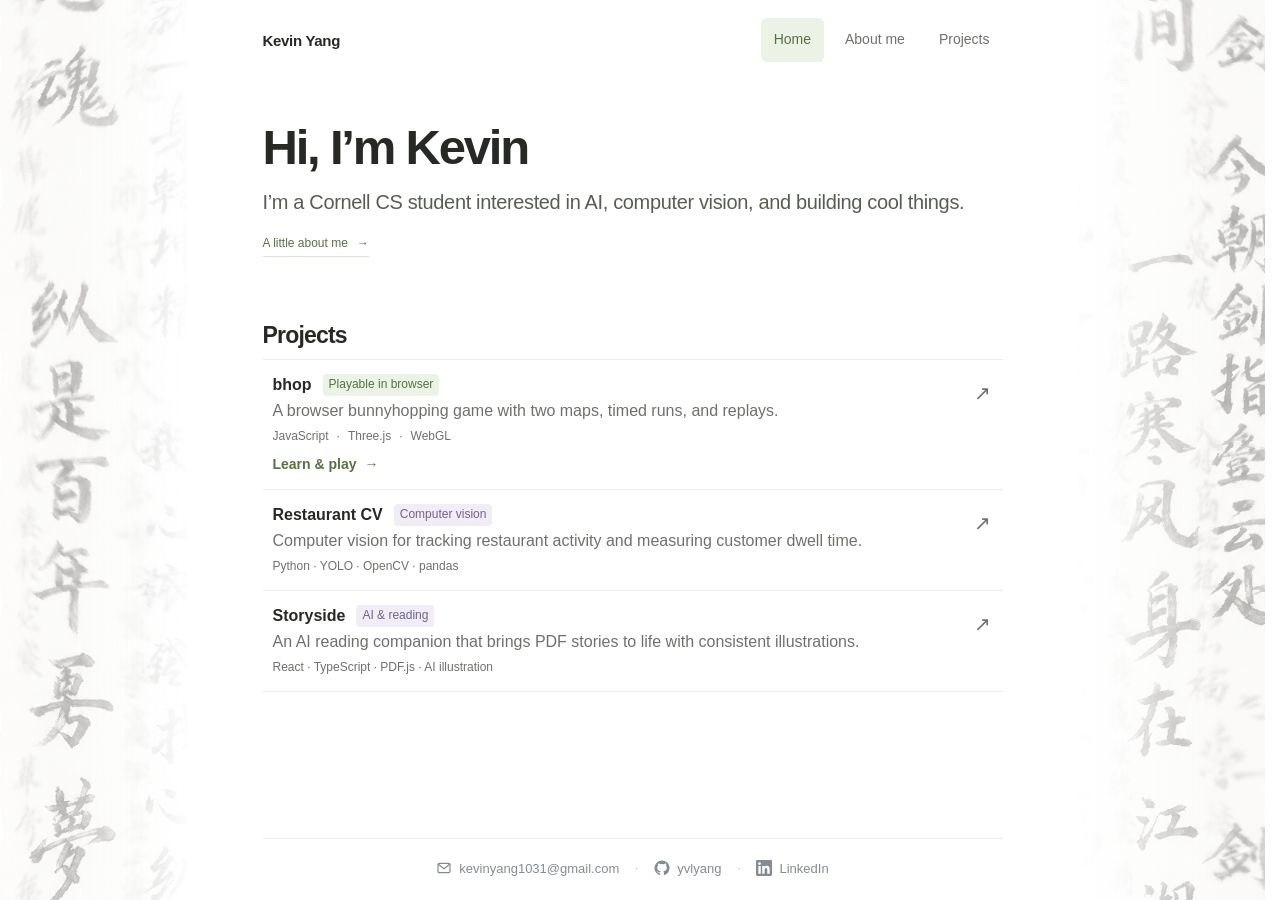
==== commit f6b06050: "Extend right calligraphy past viewport to hide white edge" ====
--- a/index.html
+++ b/index.html
@@ -11,7 +11,7 @@
   <meta property="og:image" content="https://yvlyang.com/assets/bhop-og.jpg">
   <meta property="og:url" content="https://yvlyang.com/">
   <link rel="icon" href="data:image/svg+xml,%3Csvg xmlns='http://www.w3.org/2000/svg' viewBox='0 0 64 64'%3E%3Crect width='64' height='64' rx='16' fill='%23edf3df'/%3E%3Ctext x='32' y='43' font-family='Arial' font-size='34' text-anchor='middle' fill='%232a3322'%3Ek%3C/text%3E%3C/svg%3E">
-  <link rel="stylesheet" href="styles.css?v=1b99f28cad50">
+  <link rel="stylesheet" href="styles.css?v=4928ba0b6944">
 </head>
 <body>
   <svg aria-hidden="true" focusable="false" style="position: absolute; width: 0; height: 0; overflow: hidden;">
--- a/styles.css
+++ b/styles.css
@@ -10,6 +10,7 @@
 html { scroll-behavior: smooth; scroll-padding-top: 32px; scrollbar-gutter: stable; }
 body {
   margin: 0;
+  overflow-x: clip;
   background: var(--background);
   color: var(--text);
   font: 14px/1.65 -apple-system, BlinkMacSystemFont, "Segoe UI", Helvetica, Arial, sans-serif;
@@ -170,7 +171,9 @@
 }
 body::before { left: 0; }
 body::after {
-  right: 0;
+  /* Extend beyond the viewport to hide the texture edge while it warps. */
+  right: -32px;
+  width: max(0px, calc((100vw - 900px) / 2 + 32px));
   background-position: right center;
   mask-image: linear-gradient(to left, #000 0%, #000 35%, transparent 100%);
   -webkit-mask-image: linear-gradient(to left, #000 0%, #000 35%, transparent 100%);
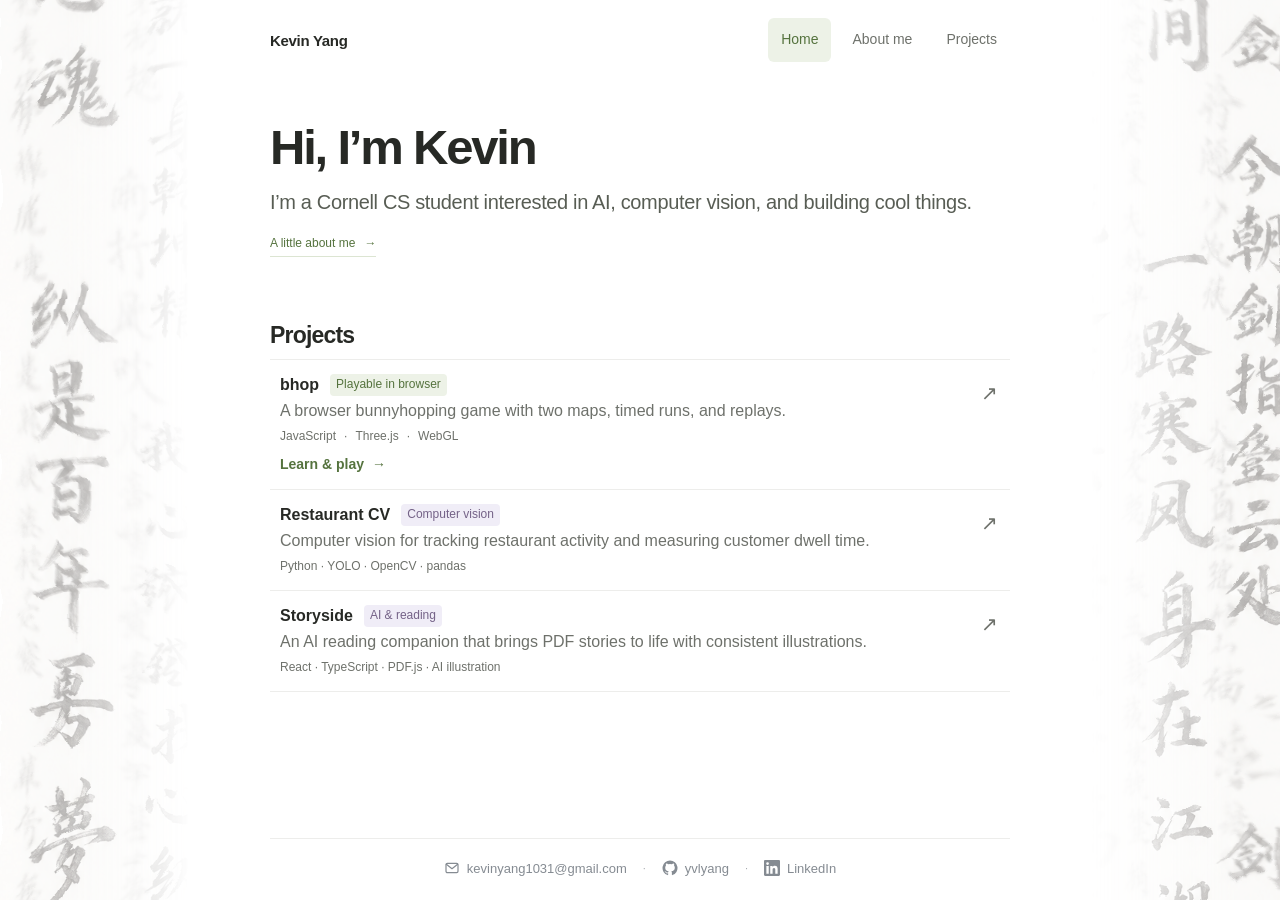
==== commit 2014f86d: "Hide page scrollbar while preserving scrolling" ====
--- a/index.html
+++ b/index.html
@@ -11,7 +11,7 @@
   <meta property="og:image" content="https://yvlyang.com/assets/bhop-og.jpg">
   <meta property="og:url" content="https://yvlyang.com/">
   <link rel="icon" href="data:image/svg+xml,%3Csvg xmlns='http://www.w3.org/2000/svg' viewBox='0 0 64 64'%3E%3Crect width='64' height='64' rx='16' fill='%23edf3df'/%3E%3Ctext x='32' y='43' font-family='Arial' font-size='34' text-anchor='middle' fill='%232a3322'%3Ek%3C/text%3E%3C/svg%3E">
-  <link rel="stylesheet" href="styles.css?v=4928ba0b6944">
+  <link rel="stylesheet" href="styles.css?v=9474f177773f">
 </head>
 <body>
   <svg aria-hidden="true" focusable="false" style="position: absolute; width: 0; height: 0; overflow: hidden;">
--- a/styles.css
+++ b/styles.css
@@ -7,7 +7,8 @@
   --green: #55733e;
 }
 * { box-sizing: border-box; }
-html { scroll-behavior: smooth; scroll-padding-top: 32px; scrollbar-gutter: stable; }
+html { scroll-behavior: smooth; scroll-padding-top: 32px; scrollbar-width: none; }
+html::-webkit-scrollbar { display: none; width: 0; height: 0; }
 body {
   margin: 0;
   overflow-x: clip;
